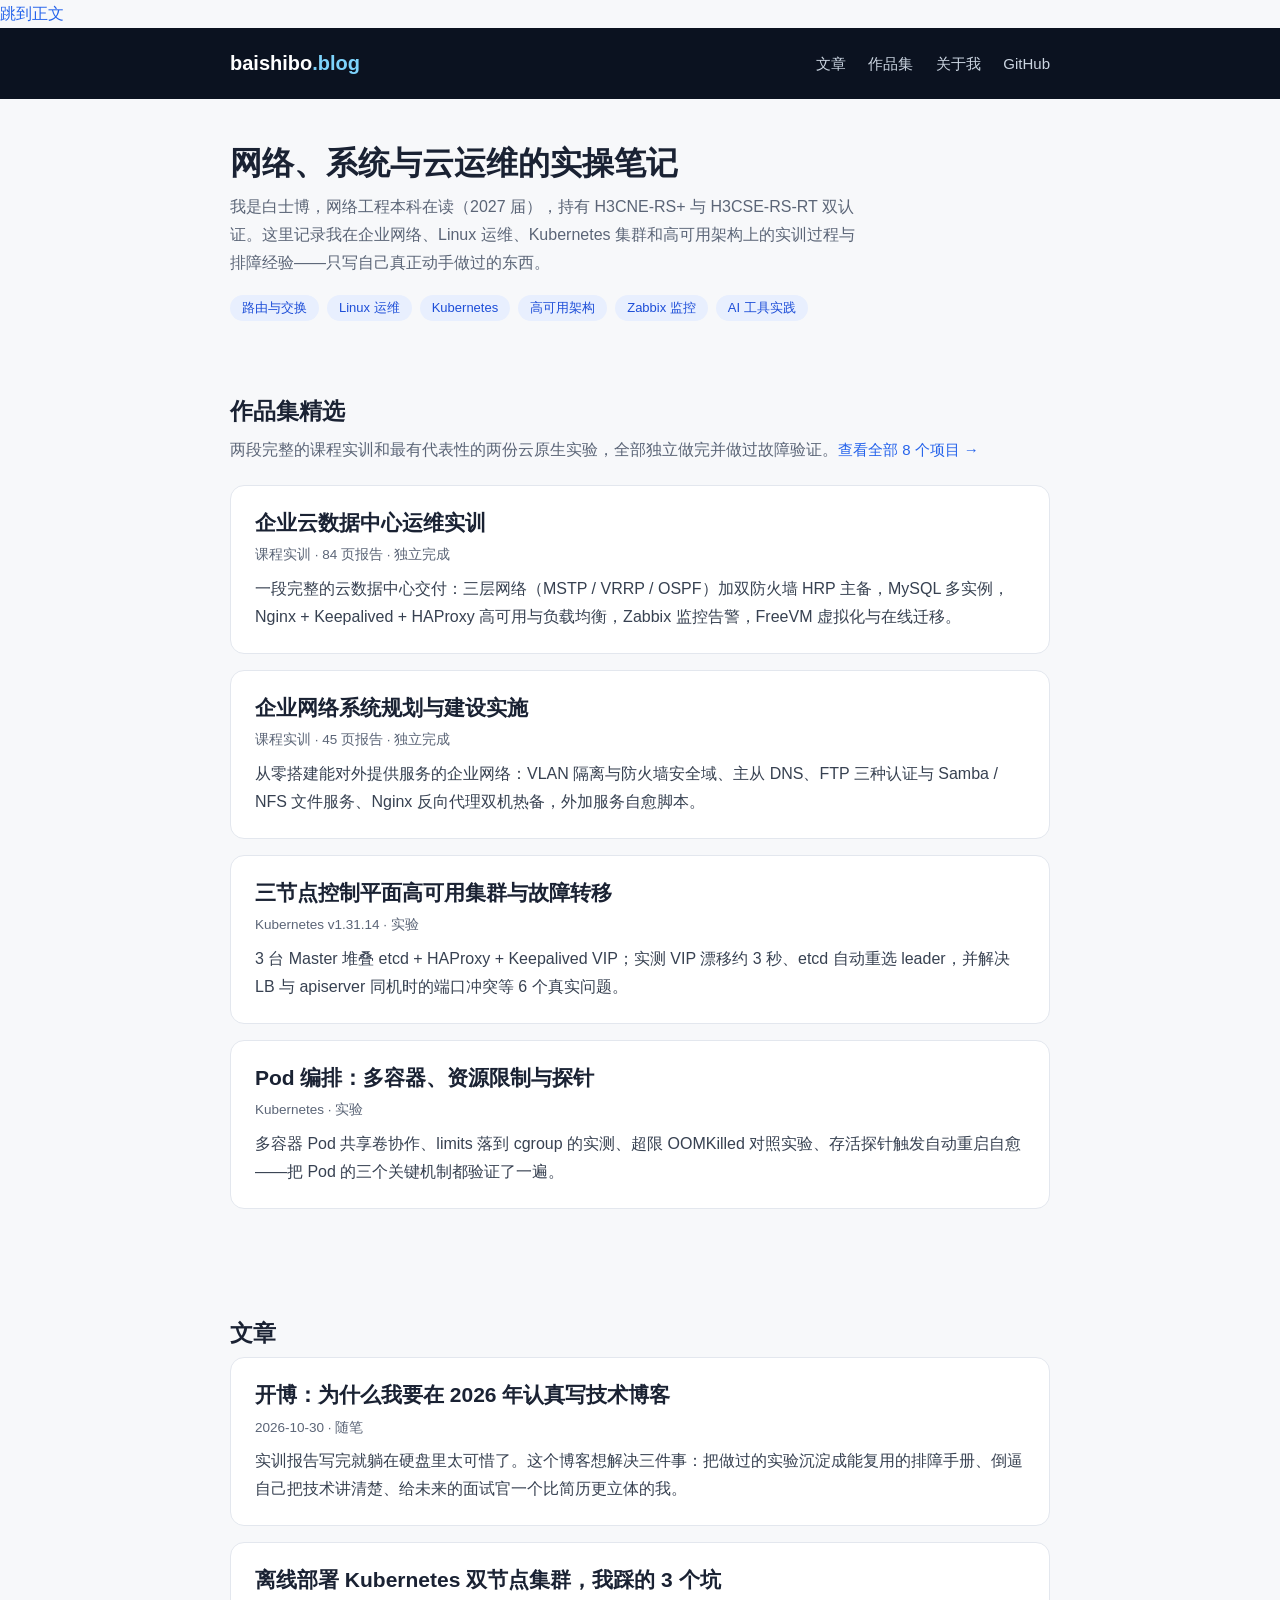
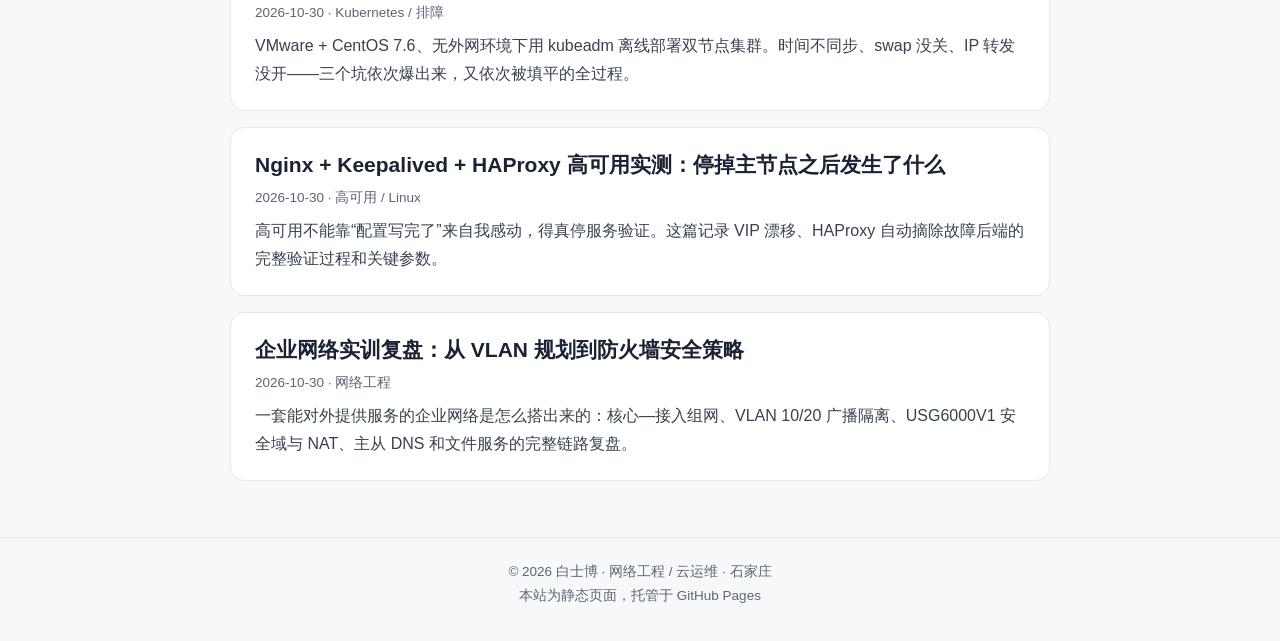
==== index.html @ 20527309 "审查整改第一批：robots/sitemap/favicon/404/canonical+description/patch.css" ====
<!DOCTYPE html>
<html lang="zh-CN">
<head>
<meta charset="UTF-8">
<meta name="viewport" content="width=device-width, initial-scale=1.0">
<title>白士博的技术博客 — 网络 · Linux · 云运维</title>
<link rel="canonical" href="https://bai265272-rgb.github.io/">
<meta name="description" content="白士博的技术博客：网络工程、Linux 运维、Kubernetes 与高可用架构的实训记录和排障笔记。">
<link rel="stylesheet" href="assets/style.css">
<link rel="stylesheet" href="assets/patch.css">
<link rel="icon" type="image/svg+xml" href="assets/favicon.svg">
</head>
<body>
<a class="skip-link" href="#main">跳到正文</a>
<header class="site">
  <div class="wrap">
    <a class="logo" href="index.html">baishibo<span>.blog</span></a>
    <nav class="main">
      <a href="index.html" aria-current="page">文章</a>
      <a href="portfolio.html">作品集</a>
      <a href="about.html">关于我</a>
      <a href="https://github.com/bai265272-rgb" target="_blank" rel="noopener">GitHub</a>
    </nav>
  </div>
</header>

<main class="wrap" id="main">
  <section class="hero">
    <h1>网络、系统与云运维的实操笔记</h1>
    <p>我是白士博，网络工程本科在读（2027 届），持有 H3CNE-RS+ 与 H3CSE-RS-RT 双认证。这里记录我在企业网络、Linux 运维、Kubernetes 集群和高可用架构上的实训过程与排障经验——只写自己真正动手做过的东西。</p>
    <div class="tags">
      <span class="tag">路由与交换</span><span class="tag">Linux 运维</span><span class="tag">Kubernetes</span><span class="tag">高可用架构</span><span class="tag">Zabbix 监控</span><span class="tag">AI 工具实践</span>
    </div>
  </section>

  <section class="post-list">
    <h2 class="section-head">作品集精选</h2>
    <p class="section-sub">两段完整的课程实训和最有代表性的两份云原生实验，全部独立做完并做过故障验证。<a class="more-link" href="portfolio.html">查看全部 8 个项目 →</a></p>

    <div class="post-card">
      <h2><a href="portfolio.html#p1">企业云数据中心运维实训</a></h2>
      <div class="meta">课程实训 · 84 页报告 · 独立完成</div>
      <p>一段完整的云数据中心交付：三层网络（MSTP / VRRP / OSPF）加双防火墙 HRP 主备，MySQL 多实例，Nginx + Keepalived + HAProxy 高可用与负载均衡，Zabbix 监控告警，FreeVM 虚拟化与在线迁移。</p>
    </div>

    <div class="post-card">
      <h2><a href="portfolio.html#p2">企业网络系统规划与建设实施</a></h2>
      <div class="meta">课程实训 · 45 页报告 · 独立完成</div>
      <p>从零搭建能对外提供服务的企业网络：VLAN 隔离与防火墙安全域、主从 DNS、FTP 三种认证与 Samba / NFS 文件服务、Nginx 反向代理双机热备，外加服务自愈脚本。</p>
    </div>

    <div class="post-card">
      <h2><a href="portfolio.html#p3">三节点控制平面高可用集群与故障转移</a></h2>
      <div class="meta">Kubernetes v1.31.14 · 实验</div>
      <p>3 台 Master 堆叠 etcd + HAProxy + Keepalived VIP；实测 VIP 漂移约 3 秒、etcd 自动重选 leader，并解决 LB 与 apiserver 同机时的端口冲突等 6 个真实问题。</p>
    </div>

    <div class="post-card">
      <h2><a href="portfolio.html#p4">Pod 编排：多容器、资源限制与探针</a></h2>
      <div class="meta">Kubernetes · 实验</div>
      <p>多容器 Pod 共享卷协作、limits 落到 cgroup 的实测、超限 OOMKilled 对照实验、存活探针触发自动重启自愈——把 Pod 的三个关键机制都验证了一遍。</p>
    </div>
  </section>

  <section class="post-list">
    <h2 class="section-head">文章</h2>
    <div class="post-card">
      <h2><a href="posts/hello-blog.html">开博：为什么我要在 2026 年认真写技术博客</a></h2>
      <div class="meta">2026-10-30 · 随笔</div>
      <p>实训报告写完就躺在硬盘里太可惜了。这个博客想解决三件事：把做过的实验沉淀成能复用的排障手册、倒逼自己把技术讲清楚、给未来的面试官一个比简历更立体的我。</p>
    </div>

    <div class="post-card">
      <h2><a href="posts/kubernetes-offline-3-pits.html">离线部署 Kubernetes 双节点集群，我踩的 3 个坑</a></h2>
      <div class="meta">2026-10-30 · Kubernetes / 排障</div>
      <p>VMware + CentOS 7.6、无外网环境下用 kubeadm 离线部署双节点集群。时间不同步、swap 没关、IP 转发没开——三个坑依次爆出来，又依次被填平的全过程。</p>
    </div>

    <div class="post-card">
      <h2><a href="posts/nginx-keepalived-haproxy-ha.html">Nginx + Keepalived + HAProxy 高可用实测：停掉主节点之后发生了什么</a></h2>
      <div class="meta">2026-10-30 · 高可用 / Linux</div>
      <p>高可用不能靠“配置写完了”来自我感动，得真停服务验证。这篇记录 VIP 漂移、HAProxy 自动摘除故障后端的完整验证过程和关键参数。</p>
    </div>

    <div class="post-card">
      <h2><a href="posts/enterprise-network-training.html">企业网络实训复盘：从 VLAN 规划到防火墙安全策略</a></h2>
      <div class="meta">2026-10-30 · 网络工程</div>
      <p>一套能对外提供服务的企业网络是怎么搭出来的：核心—接入组网、VLAN 10/20 广播隔离、USG6000V1 安全域与 NAT、主从 DNS 和文件服务的完整链路复盘。</p>
    </div>
  </section>
</main>

<footer class="site">
  <div class="wrap">© 2026 白士博 · 网络工程 / 云运维 · 石家庄<br>本站为静态页面，托管于 GitHub Pages</div>
</footer>
</body>
</html>
---- assets/style.css ----
:root{
  --bg:#f7f8fa; --card:#fff; --ink:#1a2233; --muted:#5b6577; --line:#e3e7ee;
  --accent:#2563eb; --accent-ink:#fff; --code-bg:#0f172a; --code-ink:#e2e8f0;
  --radius:14px;
}
*{box-sizing:border-box}
body{margin:0;font-family:-apple-system,"Segoe UI","PingFang SC","Microsoft YaHei",sans-serif;background:var(--bg);color:var(--ink);line-height:1.75}
a{color:var(--accent);text-decoration:none}
a:hover{text-decoration:underline}
.wrap{max-width:860px;margin:0 auto;padding:0 20px}
header.site{background:#0b1220;color:#e8edf7;padding:18px 0}
header.site .wrap{display:flex;align-items:center;justify-content:space-between;gap:16px;flex-wrap:wrap}
.logo{font-size:20px;font-weight:700;color:#fff}
.logo span{color:#7dd3fc}
nav.main a{color:#cbd5e1;margin-left:18px;font-size:15px}
nav.main a:hover{color:#fff;text-decoration:none}
.hero{padding:44px 0 10px}
.hero h1{font-size:32px;margin:0 0 8px;line-height:1.3}
.hero p{color:var(--muted);margin:0;max-width:640px}
.tags{margin:16px 0 4px}
.tag{display:inline-block;background:#e8effe;color:#1d4ed8;border-radius:999px;padding:2px 12px;font-size:13px;margin:0 8px 8px 0}
.post-list{padding:18px 0 40px}
.post-card{background:var(--card);border:1px solid var(--line);border-radius:var(--radius);padding:22px 24px;margin:0 0 16px}
.post-card h2{margin:0 0 6px;font-size:21px;line-height:1.4}
.post-card h2 a{color:var(--ink)}
.post-card h2 a:hover{color:var(--accent);text-decoration:none}
.meta{color:var(--muted);font-size:13.5px;margin-bottom:8px}
.post-card p{margin:6px 0 0;color:#374151}
.post-card ul.points{margin:10px 0 2px;padding-left:20px;color:#374151}
.post-card ul.points li{margin:5px 0}
.section-head{font-size:23px;margin:30px 0 4px}
.section-sub{color:var(--muted);margin:0 0 16px}
.more-link{display:inline-block;margin:0 0 6px;font-size:15px}
article.post{background:var(--card);border:1px solid var(--line);border-radius:var(--radius);padding:34px 38px;margin:28px 0 40px}
article.post h1{font-size:28px;line-height:1.35;margin:0 0 8px}
article.post h2{font-size:21px;margin:32px 0 10px;padding-top:8px;border-top:1px solid var(--line)}
article.post h3{font-size:17px;margin:22px 0 8px}
article.post p{margin:10px 0}
article.post ul,article.post ol{margin:10px 0;padding-left:24px}
article.post li{margin:5px 0}
pre{background:var(--code-bg);color:var(--code-ink);border-radius:10px;padding:16px 18px;overflow-x:auto;font-size:13.5px;line-height:1.6}
code{font-family:ui-monospace,Consolas,Menlo,monospace;font-size:.92em}
p code,li code{background:#eef2f7;border-radius:5px;padding:1px 6px}
pre code{background:none;padding:0}
.note{background:#eff6ff;border-left:4px solid var(--accent);border-radius:0 10px 10px 0;padding:12px 16px;margin:16px 0}
.warn{background:#fff7ed;border-left:4px solid #ea580c;border-radius:0 10px 10px 0;padding:12px 16px;margin:16px 0}
table{border-collapse:collapse;width:100%;margin:14px 0;font-size:14.5px}
th,td{border:1px solid var(--line);padding:8px 12px;text-align:left}
th{background:#f1f5f9}
footer.site{border-top:1px solid var(--line);color:var(--muted);font-size:13.5px;padding:22px 0 34px;text-align:center}
.back{display:inline-block;margin:26px 0 0}
.post-card figure{margin:14px 0 4px}
.post-card figure img{width:100%;height:auto;display:block;border:1px solid var(--line);border-radius:10px}
.post-card figcaption{color:var(--muted);font-size:13.5px;margin-top:6px;line-height:1.6}
@media(max-width:640px){article.post{padding:24px 20px}.hero h1{font-size:26px}}
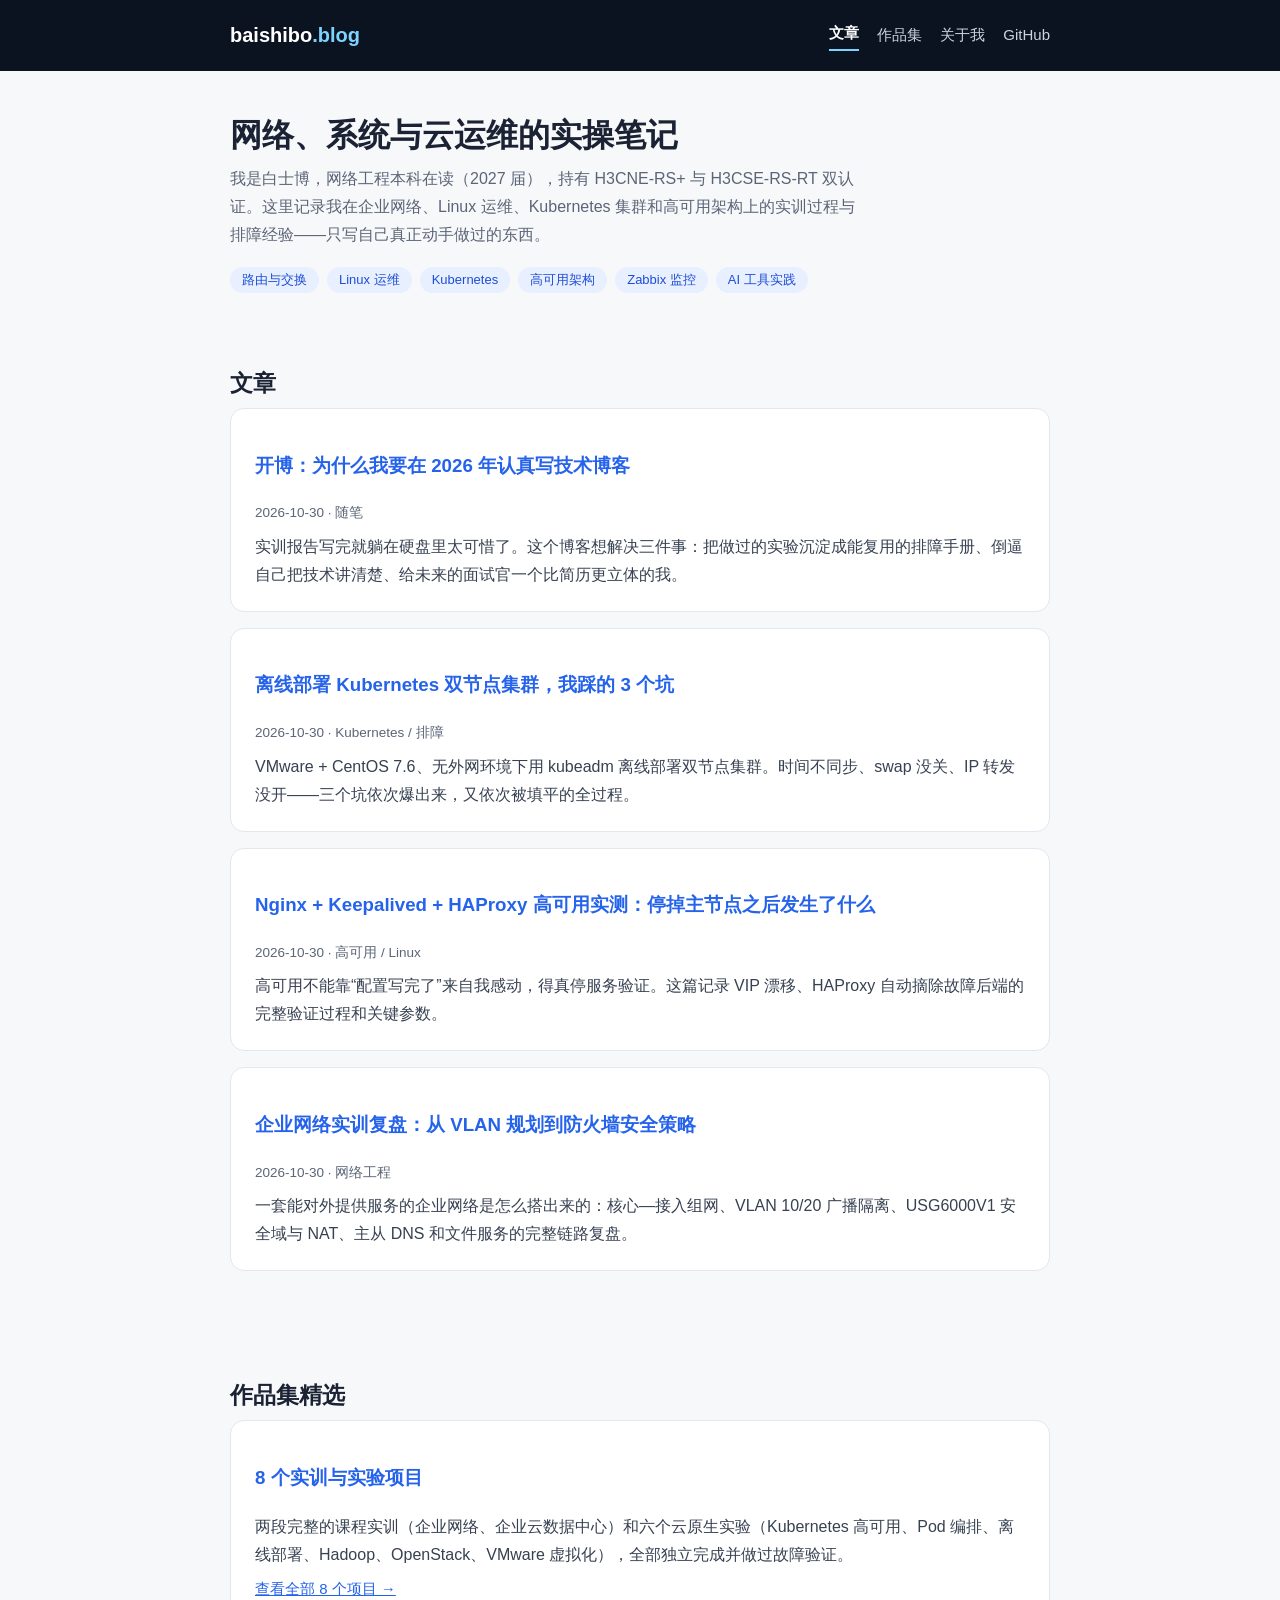
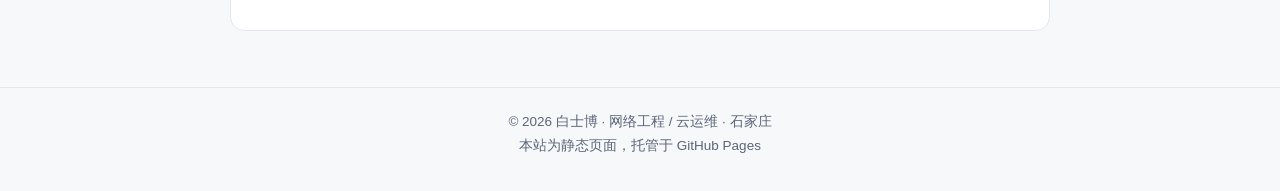
==== commit 03e6a919: "审查整改第二批：首页文章优先/OG/JSON-LD/RSS/拓扑图重新脱敏" ====
--- a/index.html
+++ b/index.html
@@ -5,10 +5,57 @@
 <meta name="viewport" content="width=device-width, initial-scale=1.0">
 <title>白士博的技术博客 — 网络 · Linux · 云运维</title>
 <link rel="canonical" href="https://bai265272-rgb.github.io/">
+<meta property="og:type" content="website">
+<meta property="og:site_name" content="白士博的技术博客">
+<meta property="og:locale" content="zh_CN">
+<meta property="og:title" content="白士博的技术博客 — 网络 · Linux · 云运维">
+<meta property="og:description" content="白士博的技术博客：网络工程、Linux 运维、Kubernetes 与高可用架构的实训记录和排障笔记。">
+<meta property="og:url" content="https://bai265272-rgb.github.io/">
+<meta property="og:image" content="https://bai265272-rgb.github.io/assets/og-default.png">
+<meta property="og:image:width" content="1200">
+<meta property="og:image:height" content="630">
+<meta name="twitter:card" content="summary_large_image">
+<meta name="twitter:title" content="白士博的技术博客 — 网络 · Linux · 云运维">
+<meta name="twitter:description" content="白士博的技术博客：网络工程、Linux 运维、Kubernetes 与高可用架构的实训记录和排障笔记。">
+<meta name="twitter:image" content="https://bai265272-rgb.github.io/assets/og-default.png">
+<link rel="alternate" type="application/rss+xml" title="白士博的技术博客 RSS" href="feed.xml">
 <meta name="description" content="白士博的技术博客：网络工程、Linux 运维、Kubernetes 与高可用架构的实训记录和排障笔记。">
 <link rel="stylesheet" href="assets/style.css">
 <link rel="stylesheet" href="assets/patch.css">
 <link rel="icon" type="image/svg+xml" href="assets/favicon.svg">
+
+<script type="application/ld+json">
+{
+  "@context": "https://schema.org",
+  "@graph": [
+    {
+      "@type": "Blog",
+      "name": "白士博的技术博客",
+      "url": "https://bai265272-rgb.github.io/",
+      "description": "白士博的技术博客：网络工程、Linux 运维、Kubernetes 与高可用架构的实训记录和排障笔记。",
+      "inLanguage": "zh-CN",
+      "author": {
+        "@type": "Person",
+        "name": "白士博",
+        "url": "https://bai265272-rgb.github.io/about.html",
+        "sameAs": [
+          "https://github.com/bai265272-rgb"
+        ],
+        "description": "2027 届网络工程本科在读，持 H3CNE-RS+ 与 H3CSE-RS-RT 双认证，专注网络工程、Linux 运维与 Kubernetes 高可用。"
+      }
+    },
+    {
+      "@type": "Person",
+      "name": "白士博",
+      "url": "https://bai265272-rgb.github.io/about.html",
+      "sameAs": [
+        "https://github.com/bai265272-rgb"
+      ],
+      "description": "2027 届网络工程本科在读，持 H3CNE-RS+ 与 H3CSE-RS-RT 双认证，专注网络工程、Linux 运维与 Kubernetes 高可用。"
+    }
+  ]
+}
+</script>
 </head>
 <body>
 <a class="skip-link" href="#main">跳到正文</a>
@@ -34,58 +81,38 @@
   </section>
 
   <section class="post-list">
-    <h2 class="section-head">作品集精选</h2>
-    <p class="section-sub">两段完整的课程实训和最有代表性的两份云原生实验，全部独立做完并做过故障验证。<a class="more-link" href="portfolio.html">查看全部 8 个项目 →</a></p>
-
+    <h2 class="section-head">文章</h2>
     <div class="post-card">
-      <h2><a href="portfolio.html#p1">企业云数据中心运维实训</a></h2>
-      <div class="meta">课程实训 · 84 页报告 · 独立完成</div>
-      <p>一段完整的云数据中心交付：三层网络（MSTP / VRRP / OSPF）加双防火墙 HRP 主备，MySQL 多实例，Nginx + Keepalived + HAProxy 高可用与负载均衡，Zabbix 监控告警，FreeVM 虚拟化与在线迁移。</p>
+      <h3><a href="posts/hello-blog.html">开博：为什么我要在 2026 年认真写技术博客</a></h3>
+      <div class="meta"><time datetime="2026-10-30">2026-10-30</time> · 随笔</div>
+      <p>实训报告写完就躺在硬盘里太可惜了。这个博客想解决三件事：把做过的实验沉淀成能复用的排障手册、倒逼自己把技术讲清楚、给未来的面试官一个比简历更立体的我。</p>
     </div>
 
     <div class="post-card">
-      <h2><a href="portfolio.html#p2">企业网络系统规划与建设实施</a></h2>
-      <div class="meta">课程实训 · 45 页报告 · 独立完成</div>
-      <p>从零搭建能对外提供服务的企业网络：VLAN 隔离与防火墙安全域、主从 DNS、FTP 三种认证与 Samba / NFS 文件服务、Nginx 反向代理双机热备，外加服务自愈脚本。</p>
+      <h3><a href="posts/kubernetes-offline-3-pits.html">离线部署 Kubernetes 双节点集群，我踩的 3 个坑</a></h3>
+      <div class="meta"><time datetime="2026-10-30">2026-10-30</time> · Kubernetes / 排障</div>
+      <p>VMware + CentOS 7.6、无外网环境下用 kubeadm 离线部署双节点集群。时间不同步、swap 没关、IP 转发没开——三个坑依次爆出来，又依次被填平的全过程。</p>
     </div>
 
     <div class="post-card">
-      <h2><a href="portfolio.html#p3">三节点控制平面高可用集群与故障转移</a></h2>
-      <div class="meta">Kubernetes v1.31.14 · 实验</div>
-      <p>3 台 Master 堆叠 etcd + HAProxy + Keepalived VIP；实测 VIP 漂移约 3 秒、etcd 自动重选 leader，并解决 LB 与 apiserver 同机时的端口冲突等 6 个真实问题。</p>
+      <h3><a href="posts/nginx-keepalived-haproxy-ha.html">Nginx + Keepalived + HAProxy 高可用实测：停掉主节点之后发生了什么</a></h3>
+      <div class="meta"><time datetime="2026-10-30">2026-10-30</time> · 高可用 / Linux</div>
+      <p>高可用不能靠“配置写完了”来自我感动，得真停服务验证。这篇记录 VIP 漂移、HAProxy 自动摘除故障后端的完整验证过程和关键参数。</p>
     </div>
 
     <div class="post-card">
-      <h2><a href="portfolio.html#p4">Pod 编排：多容器、资源限制与探针</a></h2>
-      <div class="meta">Kubernetes · 实验</div>
-      <p>多容器 Pod 共享卷协作、limits 落到 cgroup 的实测、超限 OOMKilled 对照实验、存活探针触发自动重启自愈——把 Pod 的三个关键机制都验证了一遍。</p>
+      <h3><a href="posts/enterprise-network-training.html">企业网络实训复盘：从 VLAN 规划到防火墙安全策略</a></h3>
+      <div class="meta"><time datetime="2026-10-30">2026-10-30</time> · 网络工程</div>
+      <p>一套能对外提供服务的企业网络是怎么搭出来的：核心—接入组网、VLAN 10/20 广播隔离、USG6000V1 安全域与 NAT、主从 DNS 和文件服务的完整链路复盘。</p>
     </div>
   </section>
 
   <section class="post-list">
-    <h2 class="section-head">文章</h2>
+    <h2 class="section-head">作品集精选</h2>
     <div class="post-card">
-      <h2><a href="posts/hello-blog.html">开博：为什么我要在 2026 年认真写技术博客</a></h2>
-      <div class="meta">2026-10-30 · 随笔</div>
-      <p>实训报告写完就躺在硬盘里太可惜了。这个博客想解决三件事：把做过的实验沉淀成能复用的排障手册、倒逼自己把技术讲清楚、给未来的面试官一个比简历更立体的我。</p>
-    </div>
-
-    <div class="post-card">
-      <h2><a href="posts/kubernetes-offline-3-pits.html">离线部署 Kubernetes 双节点集群，我踩的 3 个坑</a></h2>
-      <div class="meta">2026-10-30 · Kubernetes / 排障</div>
-      <p>VMware + CentOS 7.6、无外网环境下用 kubeadm 离线部署双节点集群。时间不同步、swap 没关、IP 转发没开——三个坑依次爆出来，又依次被填平的全过程。</p>
-    </div>
-
-    <div class="post-card">
-      <h2><a href="posts/nginx-keepalived-haproxy-ha.html">Nginx + Keepalived + HAProxy 高可用实测：停掉主节点之后发生了什么</a></h2>
-      <div class="meta">2026-10-30 · 高可用 / Linux</div>
-      <p>高可用不能靠“配置写完了”来自我感动，得真停服务验证。这篇记录 VIP 漂移、HAProxy 自动摘除故障后端的完整验证过程和关键参数。</p>
-    </div>
-
-    <div class="post-card">
-      <h2><a href="posts/enterprise-network-training.html">企业网络实训复盘：从 VLAN 规划到防火墙安全策略</a></h2>
-      <div class="meta">2026-10-30 · 网络工程</div>
-      <p>一套能对外提供服务的企业网络是怎么搭出来的：核心—接入组网、VLAN 10/20 广播隔离、USG6000V1 安全域与 NAT、主从 DNS 和文件服务的完整链路复盘。</p>
+      <h3><a href="portfolio.html">8 个实训与实验项目</a></h3>
+      <p>两段完整的课程实训（企业网络、企业云数据中心）和六个云原生实验（Kubernetes 高可用、Pod 编排、离线部署、Hadoop、OpenStack、VMware 虚拟化），全部独立完成并做过故障验证。</p>
+      <p><a class="more-link" href="portfolio.html">查看全部 8 个项目 →</a></p>
     </div>
   </section>
 </main>
--- a/assets/patch.css
+++ b/assets/patch.css
@@ -0,0 +1,32 @@
+/* 审查整改补丁（2026-10-31）：无障碍 / 导航 / 行宽 / 响应式兜底，在 style.css 之后加载 */
+
+/* 跳转链接：键盘用户可越过导航直达正文 */
+.skip-link{position:absolute;left:16px;top:-64px;z-index:60;background:#0b1220;color:#fff;
+  padding:10px 18px;border-radius:0 0 10px 10px;transition:top .15s ease}
+.skip-link:focus{top:0;color:#fff;text-decoration:underline}
+
+/* 统一的可见焦点样式（深色头部上也足够醒目） */
+:focus-visible{outline:3px solid #7dd3fc;outline-offset:2px;border-radius:4px}
+
+/* 正文行内链接恢复下划线，不只靠颜色区分（WCAG 1.4.1） */
+article.post p a,article.post li a,.post-card p a,.section-sub a{text-decoration:underline}
+
+/* 导航改用 gap 布局，消除移动端折行后首项 18px 错位 */
+nav.main{display:flex;align-items:center;gap:18px;flex-wrap:wrap}
+nav.main a{margin-left:0}
+nav.main a[aria-current="page"]{color:#fff;font-weight:600;
+  border-bottom:2px solid #7dd3fc;padding-bottom:2px}
+
+/* 流体字号：小屏自动收敛，不必多设断点 */
+.hero h1{font-size:clamp(1.6rem,4.2vw,2rem)}
+.section-head{font-size:clamp(1.3rem,3vw,1.45rem)}
+
+/* 正文行宽收窄到中文舒适区（约 42 字/行以内） */
+article.post p,article.post li{max-width:42em}
+
+@media(max-width:640px){
+  header.site{padding:14px 0}
+  nav.main{gap:14px}
+  /* 宽表格在小屏上横向滚动，不再硬挤列宽 */
+  table{display:block;overflow-x:auto;white-space:nowrap}
+}
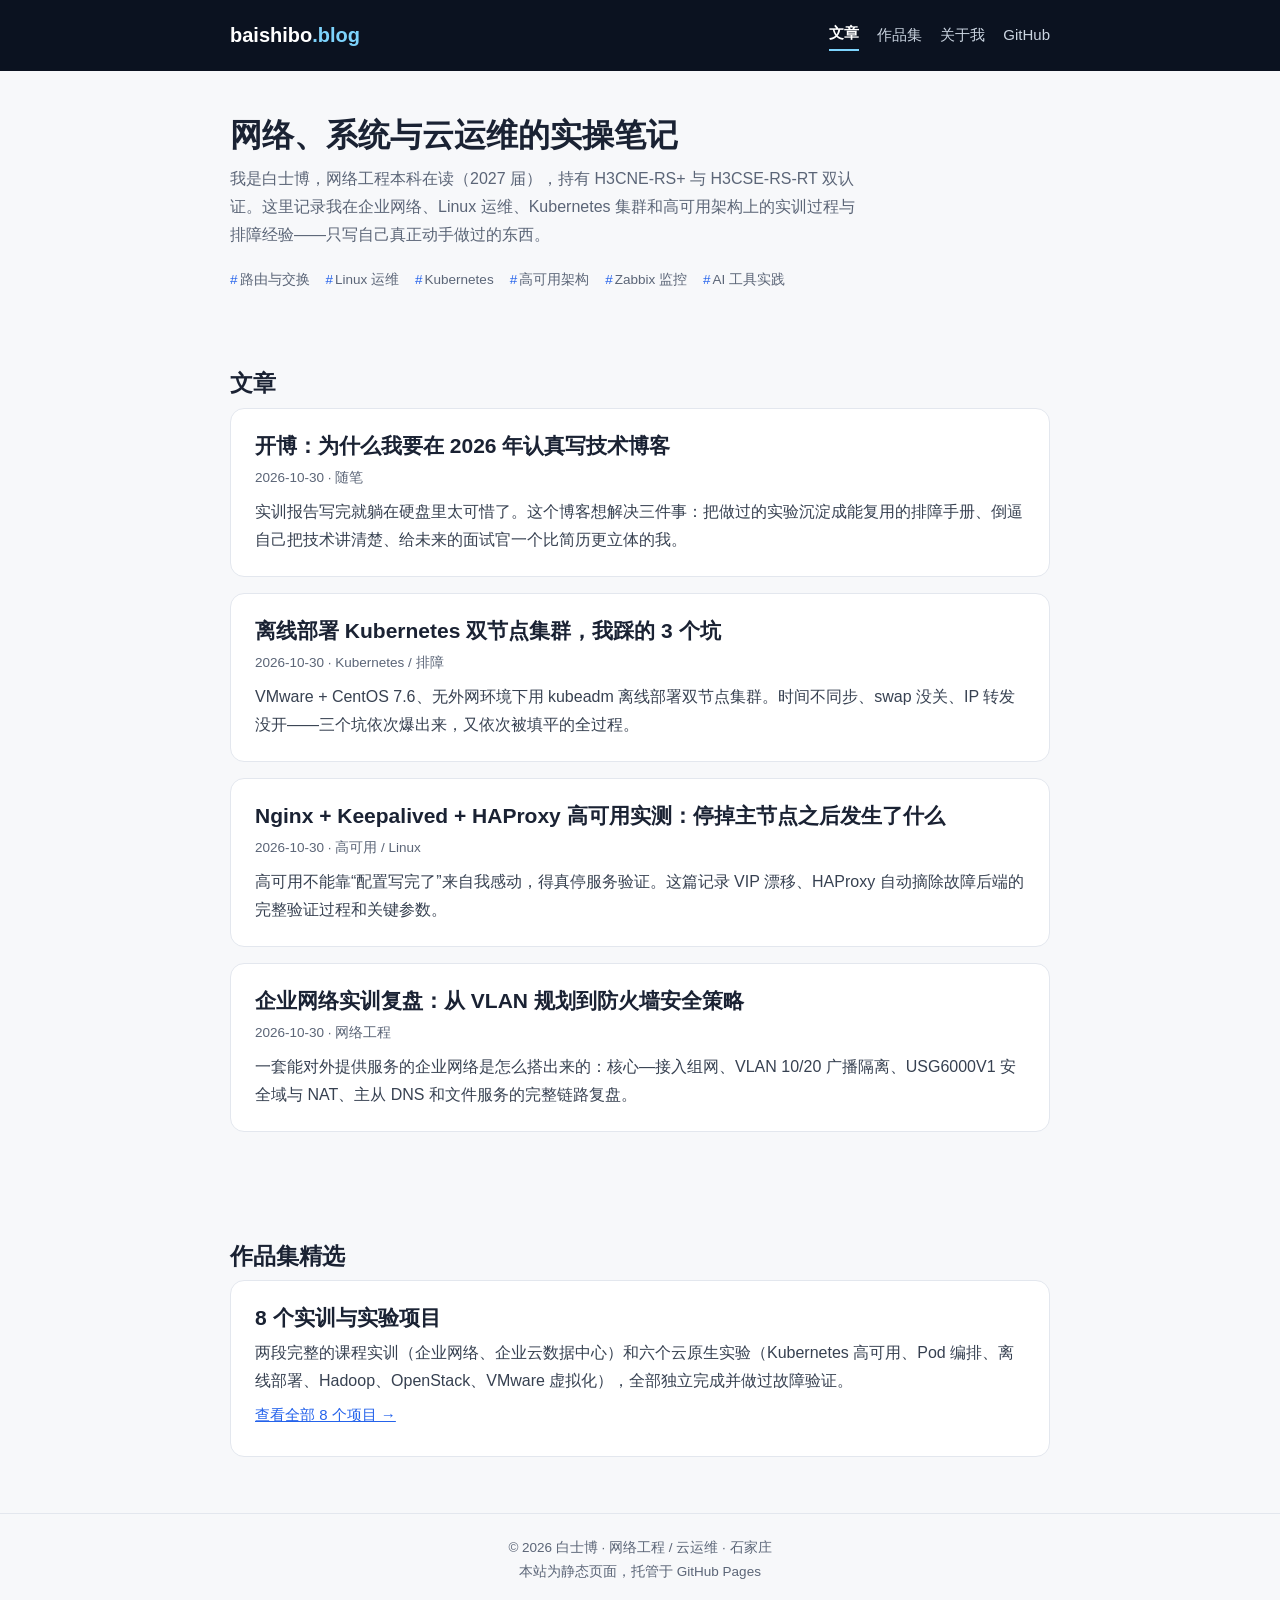
==== commit d84c643a: "GSC 站点验证" ====
--- a/index.html
+++ b/index.html
@@ -2,6 +2,7 @@
 <html lang="zh-CN">
 <head>
 <meta charset="UTF-8">
+  <meta name="google-site-verification" content="-SuaZICptMOiJ36lC01HaaZUCZk_WrLurkJ2dooLyWc" />
 <meta name="viewport" content="width=device-width, initial-scale=1.0">
 <title>白士博的技术博客 — 网络 · Linux · 云运维</title>
 <link rel="canonical" href="https://bai265272-rgb.github.io/">
--- a/assets/patch.css
+++ b/assets/patch.css
@@ -30,3 +30,35 @@
   /* 宽表格在小屏上横向滚动，不再硬挤列宽 */
   table{display:block;overflow-x:auto;white-space:nowrap}
 }
+
+/* 卡片标题降为 h3 后的等效样式（标题层级整改） */
+.post-card h3{margin:0 0 6px;font-size:21px;line-height:1.4}
+.post-card h3 a{color:var(--ink)}
+.post-card h3 a:hover{color:var(--accent);text-decoration:none}
+
+/* 首页标签去按钮化：纯文本 + # 前缀，不再假装可点 */
+.tag{background:none;color:var(--muted);padding:2px 8px 2px 0;font-size:13.5px}
+.tag::before{content:"#";color:var(--accent);margin-right:2px}
+
+/* 作品集图片可点开看大图 */
+.post-card figure a{display:block}
+.post-card figure a img{transition:opacity .15s ease}
+.post-card figure a:hover img{opacity:.92}
+
+/* 文章页：目录 / 上下篇 / 作者卡 / 证据图（第三批整改） */
+.toc{background:#f8fafc;border:1px solid var(--line);border-radius:10px;padding:14px 18px;margin:18px 0 6px}
+.toc strong{display:block;margin-bottom:6px}
+.toc ol{margin:0;padding-left:22px}
+.toc li{margin:3px 0}
+article.post figure{margin:18px 0}
+article.post figure img{width:100%;height:auto;display:block;border:1px solid var(--line);border-radius:10px}
+article.post figcaption{color:var(--muted);font-size:13.5px;margin-top:6px;line-height:1.6}
+.post-nav{border-top:1px solid var(--line);margin-top:30px;padding-top:16px}
+.post-nav-links{display:flex;justify-content:space-between;gap:16px;flex-wrap:wrap;margin-bottom:14px}
+.related strong{display:block;margin-bottom:4px}
+.related ul{margin:4px 0;padding-left:20px}
+.updated{color:var(--muted);font-size:13px;margin:12px 0 0}
+.author-card{background:#f8fafc;border:1px solid var(--line);border-radius:10px;padding:16px 18px;margin-top:18px}
+.author-name{font-weight:700;font-size:16px}
+.author-card p{margin:6px 0 0}
+.rel-article{margin-top:10px}
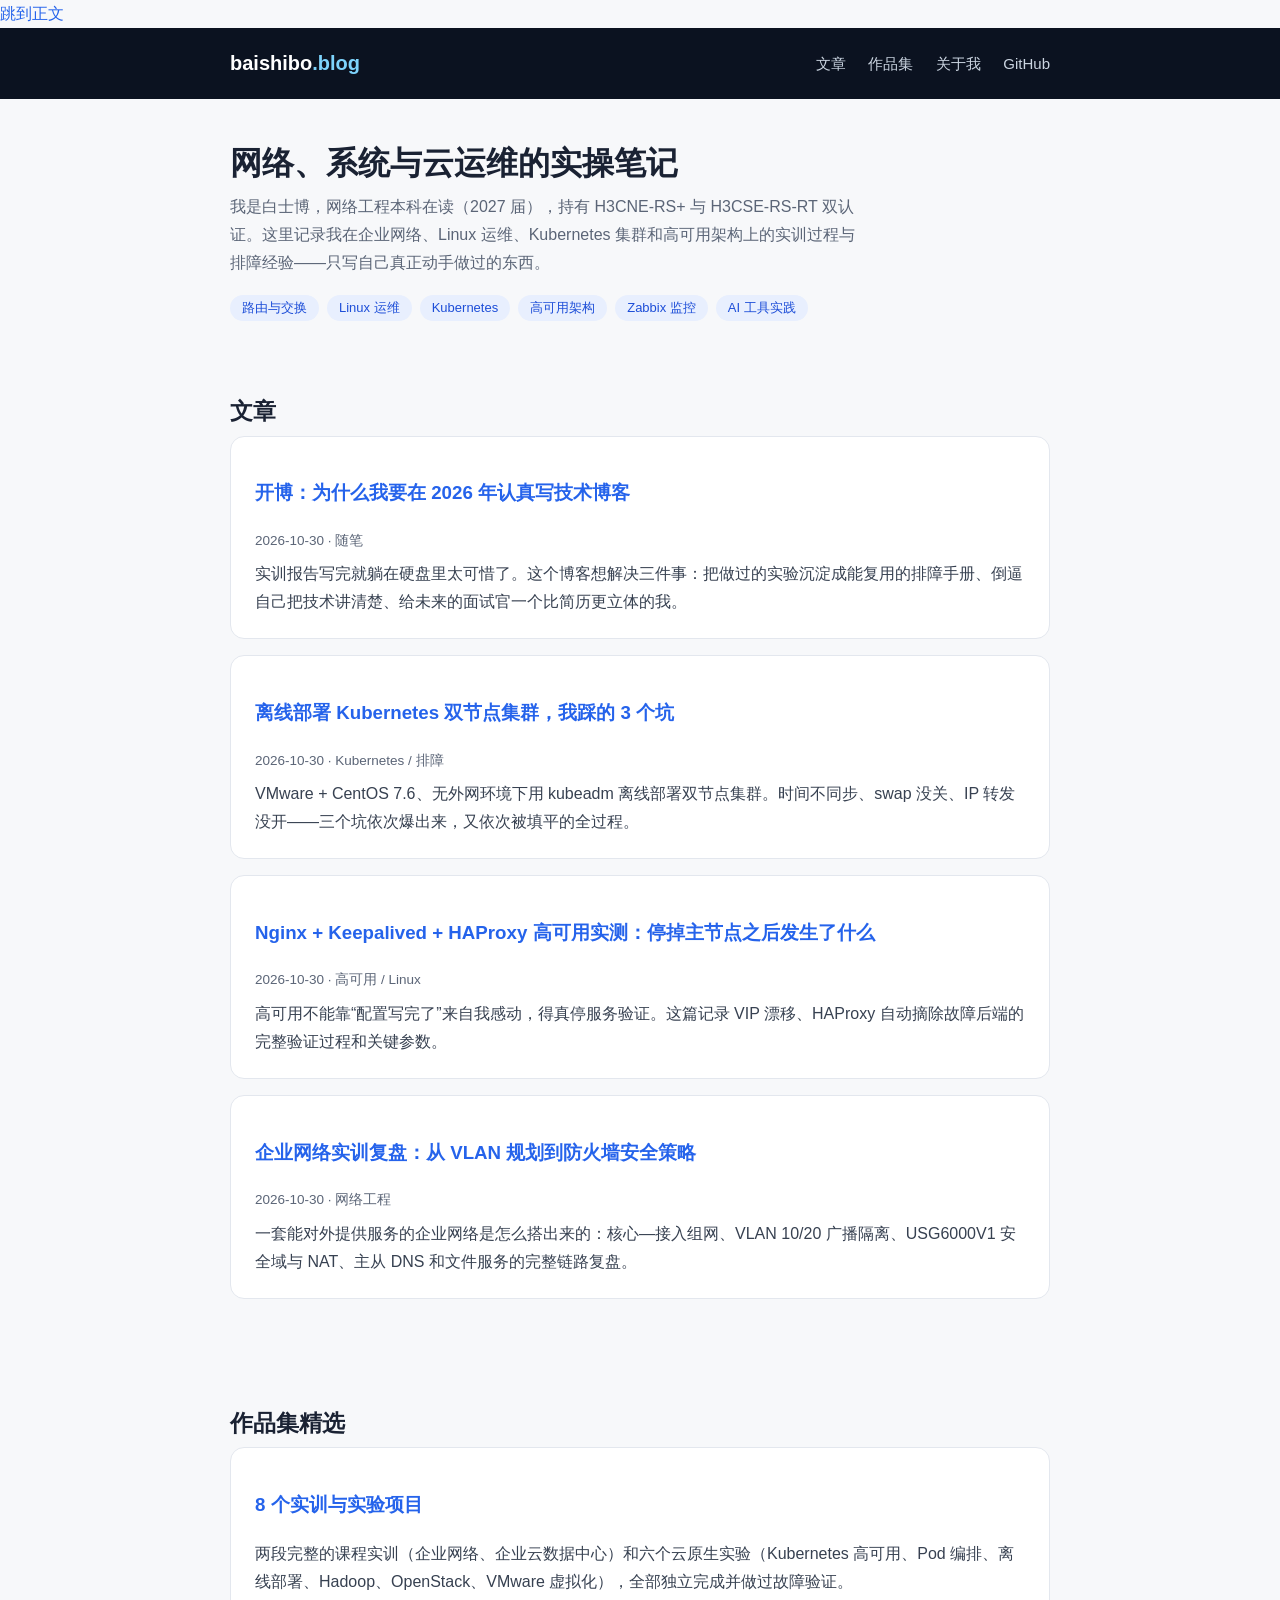
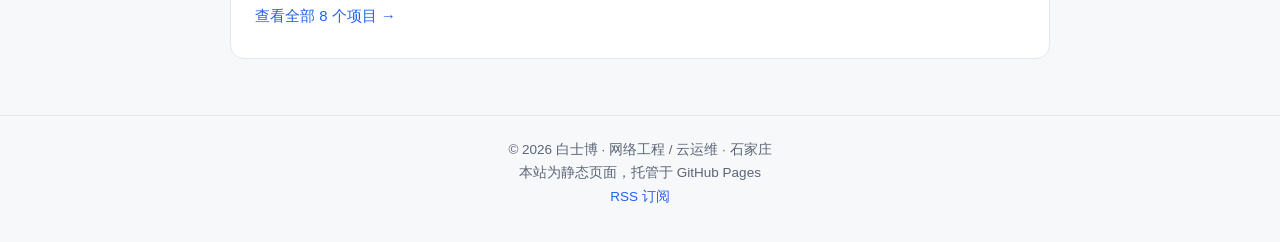
==== commit 59e1beef: "第二轮复审整改：CSS 合并与焦点环修复 + RSS 入口 + 作品集结构化数据 + 邮箱可点" ====
--- a/index.html
+++ b/index.html
@@ -2,7 +2,7 @@
 <html lang="zh-CN">
 <head>
 <meta charset="UTF-8">
-  <meta name="google-site-verification" content="-SuaZICptMOiJ36lC01HaaZUCZk_WrLurkJ2dooLyWc" />
+<meta name="google-site-verification" content="-SuaZICptMOiJ36lC01HaaZUCZk_WrLurkJ2dooLyWc" />
 <meta name="viewport" content="width=device-width, initial-scale=1.0">
 <title>白士博的技术博客 — 网络 · Linux · 云运维</title>
 <link rel="canonical" href="https://bai265272-rgb.github.io/">
@@ -22,8 +22,8 @@
 <link rel="alternate" type="application/rss+xml" title="白士博的技术博客 RSS" href="feed.xml">
 <meta name="description" content="白士博的技术博客：网络工程、Linux 运维、Kubernetes 与高可用架构的实训记录和排障笔记。">
 <link rel="stylesheet" href="assets/style.css">
-<link rel="stylesheet" href="assets/patch.css">
 <link rel="icon" type="image/svg+xml" href="assets/favicon.svg">
+<link rel="apple-touch-icon" href="assets/apple-touch-icon.png">
 
 <script type="application/ld+json">
 {
@@ -119,7 +119,7 @@
 </main>
 
 <footer class="site">
-  <div class="wrap">© 2026 白士博 · 网络工程 / 云运维 · 石家庄<br>本站为静态页面，托管于 GitHub Pages</div>
+  <div class="wrap">© 2026 白士博 · 网络工程 / 云运维 · 石家庄<br>本站为静态页面，托管于 GitHub Pages<br><a class="rss" href="/feed.xml">RSS 订阅</a></div>
 </footer>
 </body>
 </html>
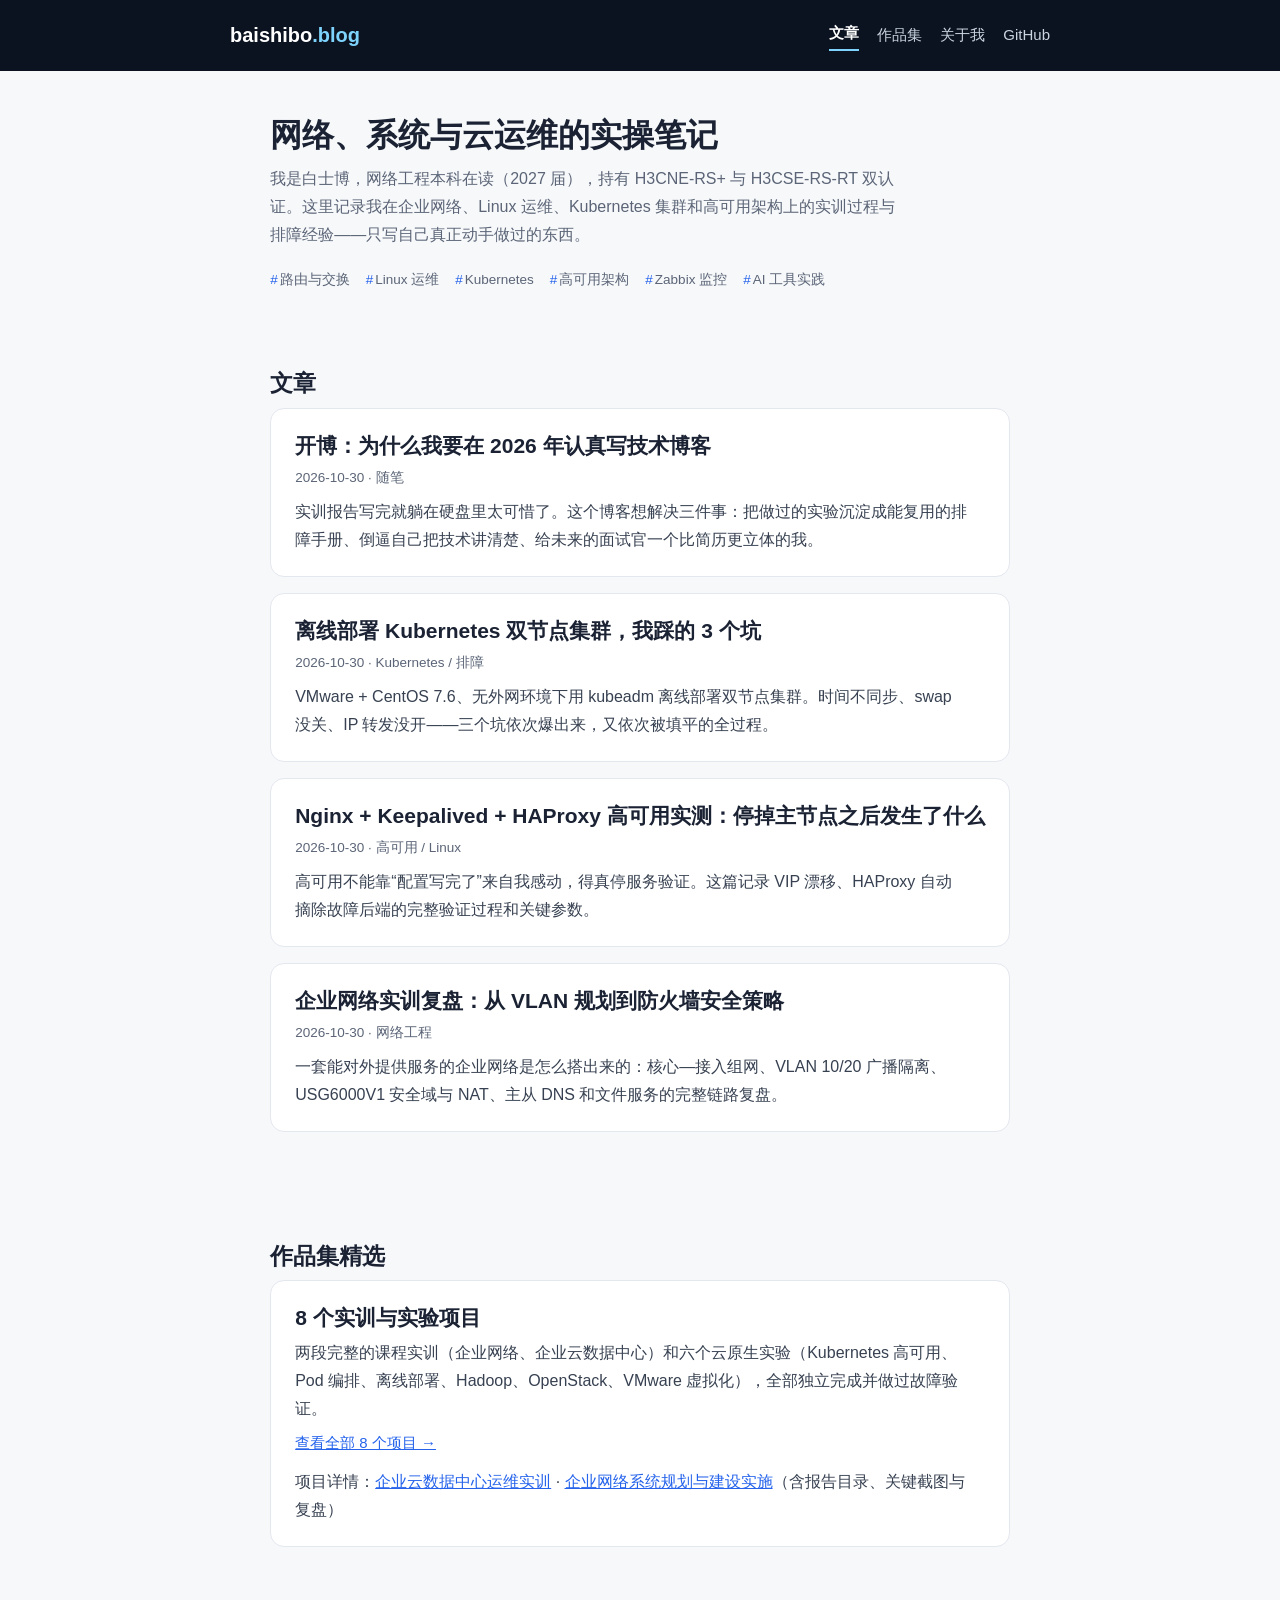
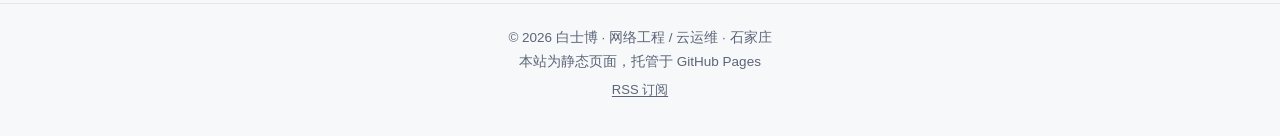
==== commit bd06fb2e: "图片改用 WebP；新增 .nojekyll；首页直达项目详情；项目页互链；README 精简" ====
--- a/index.html
+++ b/index.html
@@ -114,6 +114,7 @@
       <h3><a href="portfolio.html">8 个实训与实验项目</a></h3>
       <p>两段完整的课程实训（企业网络、企业云数据中心）和六个云原生实验（Kubernetes 高可用、Pod 编排、离线部署、Hadoop、OpenStack、VMware 虚拟化），全部独立完成并做过故障验证。</p>
       <p><a class="more-link" href="portfolio.html">查看全部 8 个项目 →</a></p>
+      <p>项目详情：<a href="projects/p1.html">企业云数据中心运维实训</a> · <a href="projects/p2.html">企业网络系统规划与建设实施</a>（含报告目录、关键截图与复盘）</p>
     </div>
   </section>
 </main>
--- a/assets/style.css
+++ b/assets/style.css
@@ -53,3 +53,78 @@
 .post-card figure img{width:100%;height:auto;display:block;border:1px solid var(--line);border-radius:10px}
 .post-card figcaption{color:var(--muted);font-size:13.5px;margin-top:6px;line-height:1.6}
 @media(max-width:640px){article.post{padding:24px 20px}.hero h1{font-size:26px}}
+
+/* ===== 原 patch.css 补丁层（2026-10-31 起并入） ===== */
+/* 审查整改补丁（2026-10-31）：无障碍 / 导航 / 行宽 / 响应式兜底，在 style.css 之后加载 */
+
+/* 跳转链接：键盘用户可越过导航直达正文 */
+.skip-link{position:absolute;left:16px;top:-64px;z-index:60;background:#0b1220;color:#fff;
+  padding:10px 18px;border-radius:0 0 10px 10px;transition:top .15s ease}
+.skip-link:focus{top:0;color:#fff;text-decoration:underline}
+
+/* 可见焦点样式：浅色背景用深蓝 #2563eb（对比度 5.17:1），深色头部用亮蓝 */
+:focus-visible{outline:3px solid #2563eb;outline-offset:2px;border-radius:4px}
+header.site :focus-visible{outline-color:#7dd3fc}
+
+/* 正文行内链接恢复下划线，不只靠颜色区分（WCAG 1.4.1） */
+article.post p a,article.post li a,.post-card p a,.section-sub a{text-decoration:underline}
+
+/* 导航改用 gap 布局，消除移动端折行后首项 18px 错位 */
+nav.main{display:flex;align-items:center;gap:18px;flex-wrap:wrap}
+nav.main a{margin-left:0}
+nav.main a[aria-current="page"]{color:#fff;font-weight:600;
+  border-bottom:2px solid #7dd3fc;padding-bottom:2px}
+
+/* 流体字号：小屏自动收敛，不必多设断点 */
+.hero h1{font-size:clamp(1.6rem,4.2vw,2rem)}
+.section-head{font-size:clamp(1.3rem,3vw,1.45rem)}
+
+/* 正文行宽收窄到中文舒适区（约 42 字/行以内） */
+article.post p,article.post li{max-width:42em}
+
+@media(max-width:640px){
+  header.site{padding:14px 0}
+  nav.main{gap:14px}
+  /* 宽表格在小屏上横向滚动，不再硬挤列宽 */
+  table{display:block;overflow-x:auto}
+}
+
+/* 卡片标题降为 h3 后的等效样式（标题层级整改） */
+.post-card h3{margin:0 0 6px;font-size:21px;line-height:1.4}
+.post-card h3 a{color:var(--ink)}
+.post-card h3 a:hover{color:var(--accent);text-decoration:none}
+
+/* 首页标签去按钮化：纯文本 + # 前缀，不再假装可点 */
+.tag{background:none;color:var(--muted);padding:2px 8px 2px 0;font-size:13.5px}
+.tag::before{content:"#";color:var(--accent);margin-right:2px}
+
+/* 作品集图片可点开看大图 */
+.post-card figure a{display:block}
+.post-card figure a img{transition:opacity .15s ease}
+.post-card figure a:hover img{opacity:.92}
+
+/* 文章页：目录 / 上下篇 / 作者卡 / 证据图（第三批整改） */
+.toc{background:#f8fafc;border:1px solid var(--line);border-radius:10px;padding:14px 18px;margin:18px 0 6px}
+.toc strong{display:block;margin-bottom:6px}
+.toc ol{margin:0;padding-left:22px}
+.toc li{margin:3px 0}
+article.post figure{margin:18px 0}
+article.post figure img{width:100%;height:auto;display:block;border:1px solid var(--line);border-radius:10px}
+article.post figcaption{color:var(--muted);font-size:13.5px;margin-top:6px;line-height:1.6}
+.post-nav{border-top:1px solid var(--line);margin-top:30px;padding-top:16px}
+.post-nav-links{display:flex;justify-content:space-between;gap:16px;flex-wrap:wrap;margin-bottom:14px}
+.related strong{display:block;margin-bottom:4px}
+.related ul{margin:4px 0;padding-left:20px}
+.updated{color:var(--muted);font-size:13px;margin:12px 0 0}
+.author-card{background:#f8fafc;border:1px solid var(--line);border-radius:10px;padding:16px 18px;margin-top:18px}
+.author-name{font-weight:700;font-size:16px}
+.author-card p{margin:6px 0 0}
+.rel-article{margin-top:10px}
+
+/* 第二轮复审补丁（2026-10-31）：页脚贴底 / 卡片行宽 / RSS 入口 */
+body{min-height:100vh;display:flex;flex-direction:column}
+main{flex:1}
+.post-card p{max-width:42em}
+footer.site .rss{display:inline-block;margin-top:6px;font-size:13px;color:var(--muted);
+  text-decoration:underline;text-underline-offset:2px}
+footer.site .rss:hover{color:var(--accent)}
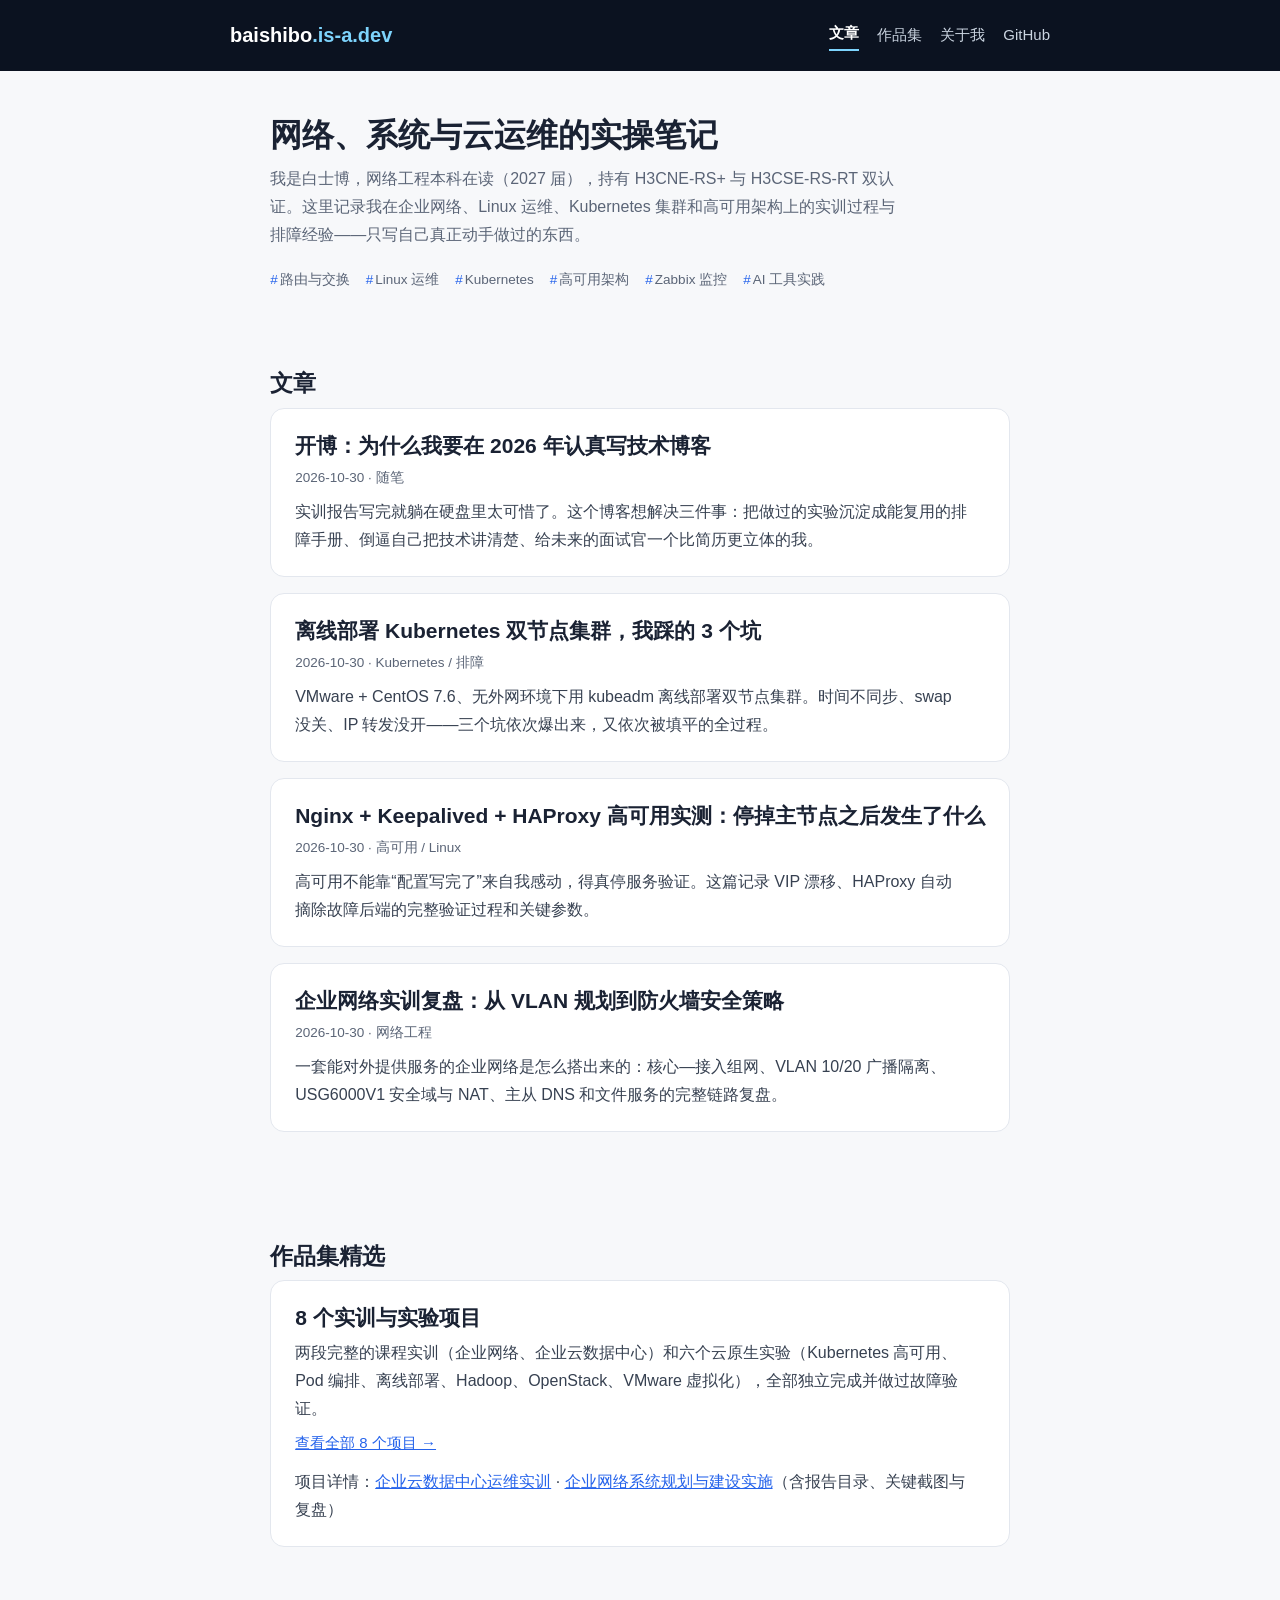
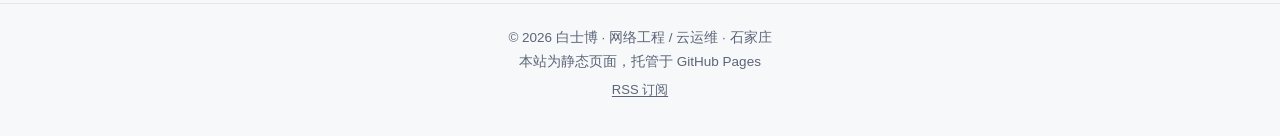
==== commit fee08ea5: "站点切换到自定义域名 baishibo.is-a.dev" ====
--- a/index.html
+++ b/index.html
@@ -5,20 +5,20 @@
 <meta name="google-site-verification" content="-SuaZICptMOiJ36lC01HaaZUCZk_WrLurkJ2dooLyWc" />
 <meta name="viewport" content="width=device-width, initial-scale=1.0">
 <title>白士博的技术博客 — 网络 · Linux · 云运维</title>
-<link rel="canonical" href="https://bai265272-rgb.github.io/">
+<link rel="canonical" href="https://baishibo.is-a.dev/">
 <meta property="og:type" content="website">
 <meta property="og:site_name" content="白士博的技术博客">
 <meta property="og:locale" content="zh_CN">
 <meta property="og:title" content="白士博的技术博客 — 网络 · Linux · 云运维">
 <meta property="og:description" content="白士博的技术博客：网络工程、Linux 运维、Kubernetes 与高可用架构的实训记录和排障笔记。">
-<meta property="og:url" content="https://bai265272-rgb.github.io/">
-<meta property="og:image" content="https://bai265272-rgb.github.io/assets/og-default.png">
+<meta property="og:url" content="https://baishibo.is-a.dev/">
+<meta property="og:image" content="https://baishibo.is-a.dev/assets/og-default.png">
 <meta property="og:image:width" content="1200">
 <meta property="og:image:height" content="630">
 <meta name="twitter:card" content="summary_large_image">
 <meta name="twitter:title" content="白士博的技术博客 — 网络 · Linux · 云运维">
 <meta name="twitter:description" content="白士博的技术博客：网络工程、Linux 运维、Kubernetes 与高可用架构的实训记录和排障笔记。">
-<meta name="twitter:image" content="https://bai265272-rgb.github.io/assets/og-default.png">
+<meta name="twitter:image" content="https://baishibo.is-a.dev/assets/og-default.png">
 <link rel="alternate" type="application/rss+xml" title="白士博的技术博客 RSS" href="feed.xml">
 <meta name="description" content="白士博的技术博客：网络工程、Linux 运维、Kubernetes 与高可用架构的实训记录和排障笔记。">
 <link rel="stylesheet" href="assets/style.css">
@@ -32,13 +32,13 @@
     {
       "@type": "Blog",
       "name": "白士博的技术博客",
-      "url": "https://bai265272-rgb.github.io/",
+      "url": "https://baishibo.is-a.dev/",
       "description": "白士博的技术博客：网络工程、Linux 运维、Kubernetes 与高可用架构的实训记录和排障笔记。",
       "inLanguage": "zh-CN",
       "author": {
         "@type": "Person",
         "name": "白士博",
-        "url": "https://bai265272-rgb.github.io/about.html",
+        "url": "https://baishibo.is-a.dev/about.html",
         "sameAs": [
           "https://github.com/bai265272-rgb"
         ],
@@ -48,7 +48,7 @@
     {
       "@type": "Person",
       "name": "白士博",
-      "url": "https://bai265272-rgb.github.io/about.html",
+      "url": "https://baishibo.is-a.dev/about.html",
       "sameAs": [
         "https://github.com/bai265272-rgb"
       ],
@@ -62,7 +62,7 @@
 <a class="skip-link" href="#main">跳到正文</a>
 <header class="site">
   <div class="wrap">
-    <a class="logo" href="index.html">baishibo<span>.blog</span></a>
+    <a class="logo" href="index.html">baishibo<span>.is-a.dev</span></a>
     <nav class="main">
       <a href="index.html" aria-current="page">文章</a>
       <a href="portfolio.html">作品集</a>
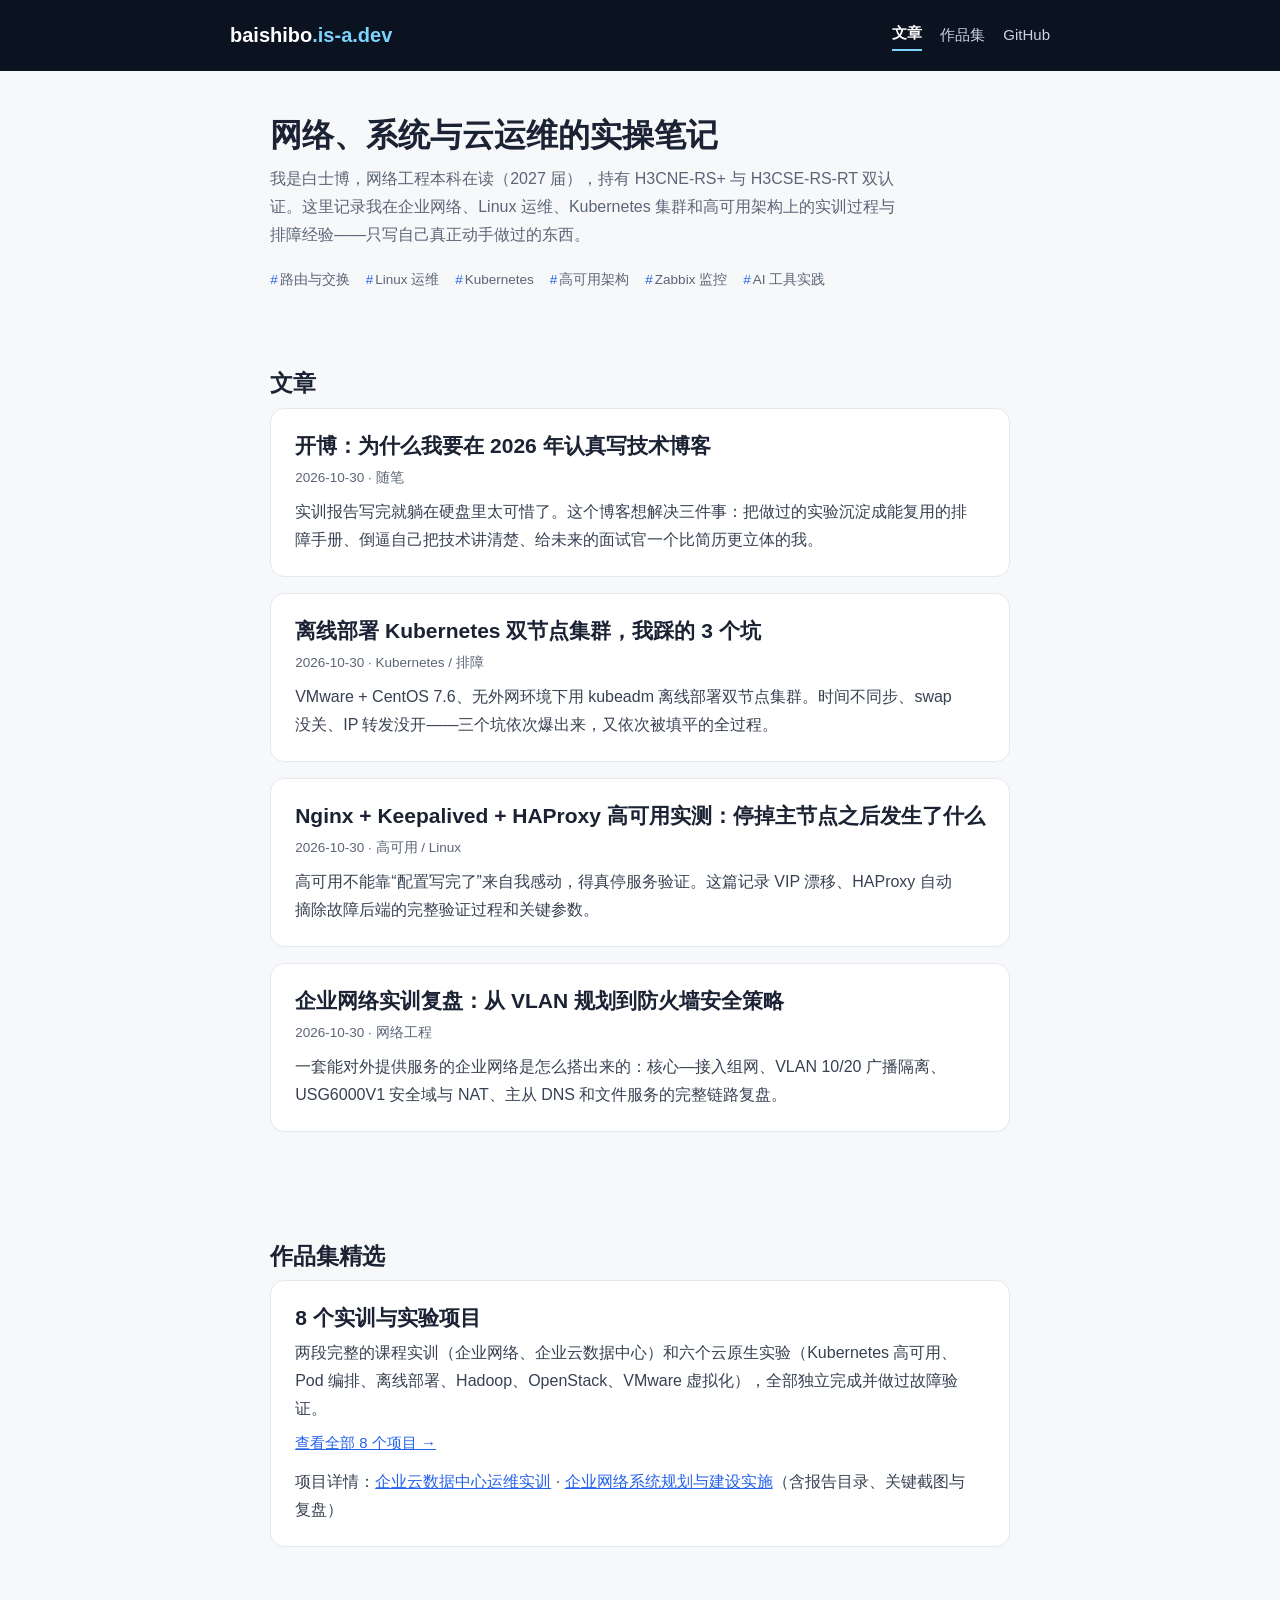
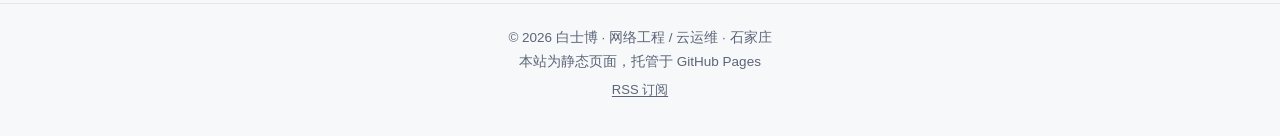
==== commit 3fe85310: "删除关于我页面及全站相关链接" ====
--- a/index.html
+++ b/index.html
@@ -3,6 +3,7 @@
 <head>
 <meta charset="UTF-8">
 <meta name="google-site-verification" content="-SuaZICptMOiJ36lC01HaaZUCZk_WrLurkJ2dooLyWc" />
+<meta name="google-site-verification" content="ywZniHDRK1raxogZPt6uzIMZEnrL65qE5nHCJdhJmlw" />
 <meta name="viewport" content="width=device-width, initial-scale=1.0">
 <title>白士博的技术博客 — 网络 · Linux · 云运维</title>
 <link rel="canonical" href="https://baishibo.is-a.dev/">
@@ -38,7 +39,7 @@
       "author": {
         "@type": "Person",
         "name": "白士博",
-        "url": "https://baishibo.is-a.dev/about.html",
+        "url": "https://baishibo.is-a.dev/",
         "sameAs": [
           "https://github.com/bai265272-rgb"
         ],
@@ -48,7 +49,7 @@
     {
       "@type": "Person",
       "name": "白士博",
-      "url": "https://baishibo.is-a.dev/about.html",
+      "url": "https://baishibo.is-a.dev/",
       "sameAs": [
         "https://github.com/bai265272-rgb"
       ],
@@ -66,7 +67,6 @@
     <nav class="main">
       <a href="index.html" aria-current="page">文章</a>
       <a href="portfolio.html">作品集</a>
-      <a href="about.html">关于我</a>
       <a href="https://github.com/bai265272-rgb" target="_blank" rel="noopener">GitHub</a>
     </nav>
   </div>
